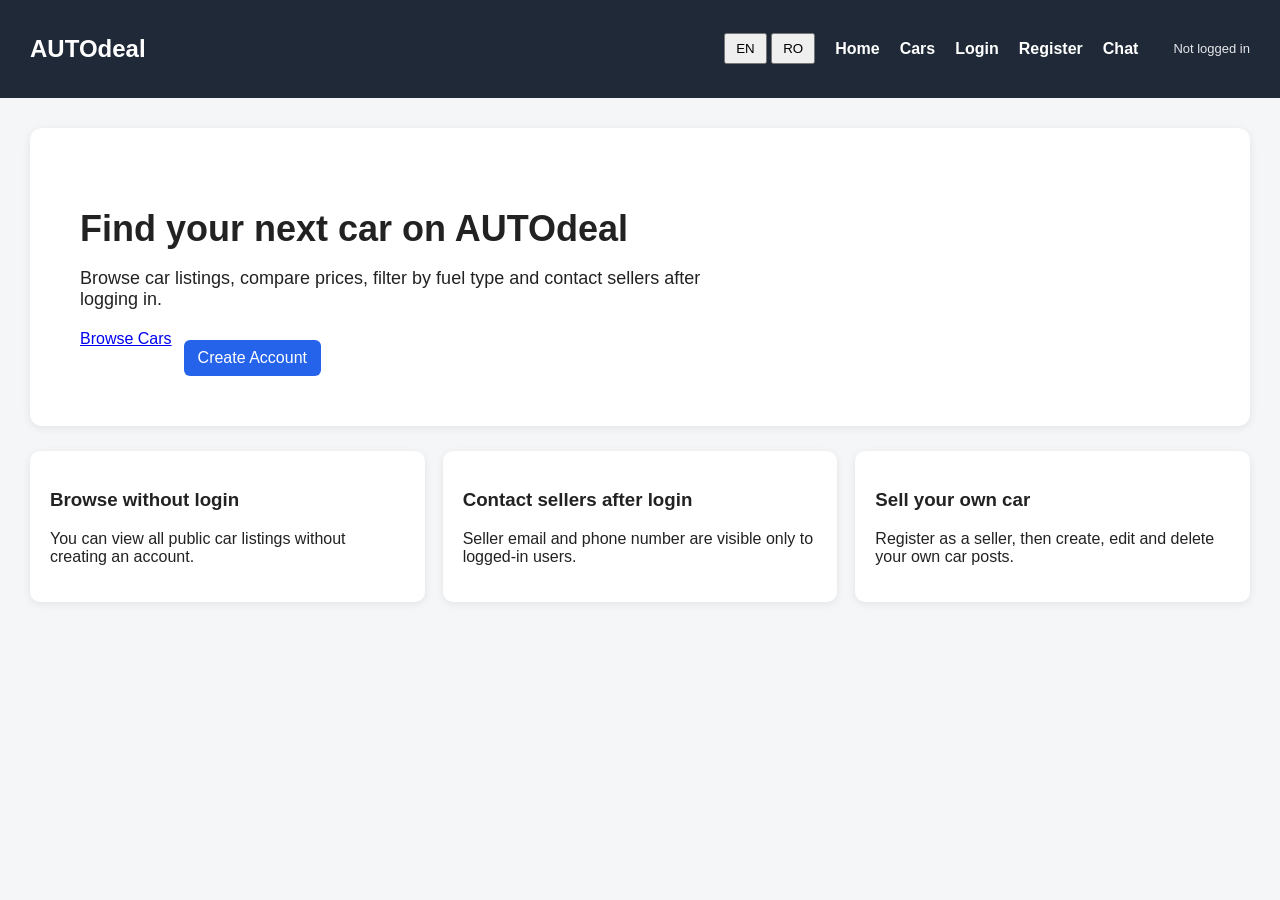
==== frontend/index.html @ f8fce921 "Implement assignment 4 core client-server features" ====
<!DOCTYPE html>
<html lang="en">
<head>
    <meta charset="UTF-8">
    <title>AUTOdeal - Home</title>
    <link rel="stylesheet" href="css/style.css">
</head>
<body>

<nav>
    <h1>AUTOdeal</h1>

    <div>
        <button onclick="setLanguage('en')">EN</button>
        <button onclick="setLanguage('ro')">RO</button>
    </div>

    <a href="index.html" data-i18n="home">Home</a>
    <a href="cars.html" data-i18n="cars">Cars</a>
    <a href="create-car.html">Create Car</a>
    <a href="login.html" data-i18n="login">Login</a>
    <a href="register.html" data-i18n="register">Register</a>
    <a href="chat.html" data-i18n="chat">Chat</a>
</nav>

<main>
    <section class="hero">
        <div class="hero-content">
            <h2>Find your next car on AUTOdeal</h2>

            <p>
                Browse car listings, compare prices, filter by fuel type and contact sellers after logging in.
            </p>

            <div class="hero-actions">
                <a class="button" href="cars.html">Browse Cars</a>
                <a class="secondary-button" href="register.html">Create Account</a>
            </div>
        </div>
    </section>

    <section class="info-grid">
        <div class="info-card">
            <h3>Browse without login</h3>
            <p>You can view all public car listings without creating an account.</p>
        </div>

        <div class="info-card">
            <h3>Contact sellers after login</h3>
            <p>Seller email and phone number are visible only to logged-in users.</p>
        </div>

        <div class="info-card">
            <h3>Sell your own car</h3>
            <p>Register as a seller, then create, edit and delete your own car posts.</p>
        </div>
    </section>
</main>

<script src="js/i18n.js"></script>
<script src="js/navbar.js"></script>

</body>
</html>
---- frontend/css/style.css ----
body {
    margin: 0;
    font-family: Arial, sans-serif;
    background: #f4f6f8;
    color: #222;
}

nav {
    background: #1f2937;
    color: white;
    padding: 15px 30px;
    display: flex;
    gap: 20px;
    align-items: center;
}

nav h1 {
    margin-right: auto;
}

nav a {
    color: white;
    text-decoration: none;
    font-weight: bold;
}

nav button {
    padding: 6px 10px;
    cursor: pointer;
}

main {
    padding: 30px;
}

.card {
    background: white;
    padding: 16px;
    margin: 12px 0;
    border-radius: 8px;
    box-shadow: 0 2px 8px rgba(0,0,0,0.1);
}

.error {
    background: #fee2e2;
    color: #991b1b;
    padding: 12px;
    border-radius: 6px;
    margin-bottom: 15px;
}

#carsContainer {
    display: grid;
    grid-template-columns: repeat(auto-fill, minmax(280px, 1fr));
    gap: 16px;
}

.filters {
    background: white;
    padding: 16px;
    margin-bottom: 20px;
    border-radius: 8px;
    display: flex;
    gap: 12px;
    flex-wrap: wrap;
    align-items: center;
    box-shadow: 0 2px 8px rgba(0,0,0,0.08);
}

.filters input,
.filters select {
    padding: 8px;
    min-width: 150px;
}

.filters button {
    padding: 9px 14px;
    cursor: pointer;
}

.form-card {
    background: white;
    padding: 20px;
    border-radius: 8px;
    max-width: 420px;
    box-shadow: 0 2px 8px rgba(0,0,0,0.08);
    display: flex;
    flex-direction: column;
    gap: 8px;
}

.form-card input,
.form-card select {
    padding: 9px;
    margin-bottom: 8px;
}

.form-card button {
    margin-top: 8px;
    padding: 10px;
}

.success {
    background: #dcfce7;
    color: #166534;
    padding: 12px;
    border-radius: 6px;
    margin-bottom: 15px;
}

.chat-container {
    background: white;
    padding: 20px;
    border-radius: 8px;
    max-width: 700px;
    box-shadow: 0 2px 8px rgba(0,0,0,0.08);
}

.chat-messages {
    height: 350px;
    overflow-y: auto;
    border: 1px solid #ddd;
    padding: 12px;
    margin-bottom: 12px;
    background: #f9fafb;
}

.chat-message {
    background: #e5e7eb;
    padding: 10px;
    margin-bottom: 10px;
    border-radius: 6px;
}

.chat-message p {
    margin: 6px 0 0 0;
}

.chat-time {
    font-size: 12px;
    color: #555;
    margin-left: 8px;
}

.chat-form {
    display: flex;
    gap: 10px;
}

.chat-form input {
    flex: 1;
    padding: 10px;
}

.chat-form button {
    padding: 10px 18px;
}

.hint {
    color: #555;
    margin-top: 12px;
}

.danger-button {
    background: #dc2626;
    color: white;
    border: none;
    padding: 9px 14px;
    border-radius: 6px;
    cursor: pointer;
    margin-top: 10px;
}

.danger-button:hover {
    background: #991b1b;
}

.secondary-button {
    display: inline-block;
    background: #2563eb;
    color: white;
    border: none;
    padding: 9px 14px;
    border-radius: 6px;
    cursor: pointer;
    margin-top: 10px;
    text-decoration: none;
}

.secondary-button:hover {
    background: #1d4ed8;
}

.card-actions {
    display: flex;
    gap: 10px;
    align-items: center;
}

.auth-box {
    display: flex;
    align-items: center;
    gap: 10px;
    margin-left: 15px;
}

.logged-user {
    font-size: 13px;
    color: #e5e7eb;
}

.auth-box button {
    background: #ef4444;
    color: white;
    border: none;
    padding: 7px 12px;
    border-radius: 6px;
    cursor: pointer;
}

.auth-box button:hover {
    background: #b91c1c;
}

.hero {
    background: white;
    padding: 50px;
    border-radius: 12px;
    box-shadow: 0 2px 10px rgba(0,0,0,0.08);
    margin-bottom: 25px;
}

.hero-content h2 {
    font-size: 36px;
    margin-bottom: 12px;
}

.hero-content p {
    font-size: 18px;
    max-width: 650px;
}

.hero-actions {
    display: flex;
    gap: 12px;
    margin-top: 20px;
}

.info-grid {
    display: grid;
    grid-template-columns: repeat(auto-fit, minmax(220px, 1fr));
    gap: 18px;
}

.info-card {
    background: white;
    padding: 20px;
    border-radius: 10px;
    box-shadow: 0 2px 8px rgba(0,0,0,0.08);
}

.contact-box {
    margin-top: 10px;
}

.hidden-contact {
    background: #fef3c7;
    color: #92400e;
    padding: 10px;
    border-radius: 6px;
}

.seller-contact {
    background: #e0f2fe;
    color: #075985;
    padding: 10px;
    border-radius: 6px;
}

.filters button:nth-last-child(-n+3) {
    background: #059669;
    color: white;
    border: none;
    border-radius: 6px;
}

.filters button:nth-last-child(-n+3):hover {
    background: #047857;
}
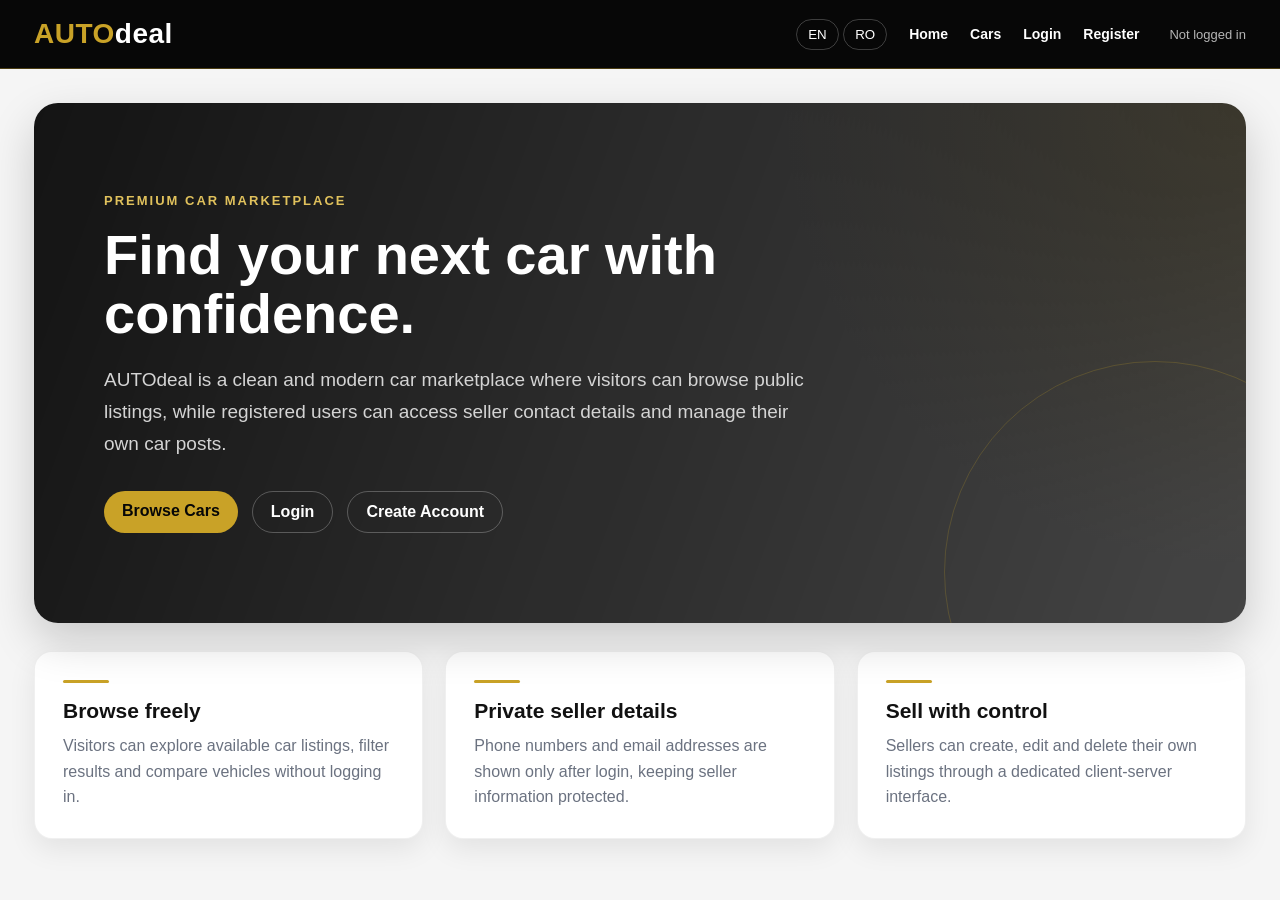
==== commit efd681d2: "Finalize assignment 4 client-server features and UI" ====
--- a/frontend/index.html
+++ b/frontend/index.html
@@ -2,13 +2,15 @@
 <html lang="en">
 <head>
     <meta charset="UTF-8">
-    <title>AUTOdeal - Home</title>
+    <title>AUTOdeal - Luxury Car Marketplace</title>
     <link rel="stylesheet" href="css/style.css">
 </head>
 <body>
 
 <nav>
-    <h1>AUTOdeal</h1>
+    <a href="index.html" class="logo-link">
+        <span class="logo-auto">AUTO</span><span class="logo-deal">deal</span>
+    </a>
 
     <div>
         <button onclick="setLanguage('en')">EN</button>
@@ -26,33 +28,46 @@
 <main>
     <section class="hero">
         <div class="hero-content">
-            <h2>Find your next car on AUTOdeal</h2>
+            <div class="hero-eyebrow">Premium car marketplace</div>
+
+            <h2>Find your next car with confidence.</h2>
 
             <p>
-                Browse car listings, compare prices, filter by fuel type and contact sellers after logging in.
+                AUTOdeal is a clean and modern car marketplace where visitors can browse public listings,
+                while registered users can access seller contact details and manage their own car posts.
             </p>
 
             <div class="hero-actions">
                 <a class="button" href="cars.html">Browse Cars</a>
-                <a class="secondary-button" href="register.html">Create Account</a>
+                <a class="secondary-button hero-auth-link" href="login.html">Login</a>
+                <a class="secondary-button hero-auth-link" href="register.html">Create Account</a>
             </div>
         </div>
     </section>
 
     <section class="info-grid">
         <div class="info-card">
-            <h3>Browse without login</h3>
-            <p>You can view all public car listings without creating an account.</p>
+            <div class="gold-line"></div>
+            <h3>Browse freely</h3>
+            <p>
+                Visitors can explore available car listings, filter results and compare vehicles without logging in.
+            </p>
         </div>
 
         <div class="info-card">
-            <h3>Contact sellers after login</h3>
-            <p>Seller email and phone number are visible only to logged-in users.</p>
+            <div class="gold-line"></div>
+            <h3>Private seller details</h3>
+            <p>
+                Phone numbers and email addresses are shown only after login, keeping seller information protected.
+            </p>
         </div>
 
         <div class="info-card">
-            <h3>Sell your own car</h3>
-            <p>Register as a seller, then create, edit and delete your own car posts.</p>
+            <div class="gold-line"></div>
+            <h3>Sell with control</h3>
+            <p>
+                Sellers can create, edit and delete their own listings through a dedicated client-server interface.
+            </p>
         </div>
     </section>
 </main>
--- a/frontend/css/style.css
+++ b/frontend/css/style.css
@@ -1,144 +1,498 @@
+:root {
+    --black: #070707;
+    --dark: #111111;
+    --dark-soft: #1a1a1a;
+    --gold: #c9a227;
+    --gold-light: #e0c15c;
+    --white: #ffffff;
+    --off-white: #f5f5f5;
+    --muted: #b5b5b5;
+    --gray: #6b7280;
+    --danger: #dc2626;
+    --danger-dark: #991b1b;
+    --success-bg: #ecfdf3;
+    --success-text: #166534;
+    --error-bg: #fef2f2;
+    --error-text: #991b1b;
+    --border: rgba(255, 255, 255, 0.12);
+    --shadow: 0 18px 45px rgba(0, 0, 0, 0.18);
+}
+
+* {
+    box-sizing: border-box;
+}
+
 body {
     margin: 0;
-    font-family: Arial, sans-serif;
-    background: #f4f6f8;
-    color: #222;
-}
+    font-family: Arial, Helvetica, sans-serif;
+    background: var(--off-white);
+    color: var(--dark);
+}
+
+/* NAVBAR */
 
 nav {
-    background: #1f2937;
-    color: white;
-    padding: 15px 30px;
-    display: flex;
-    gap: 20px;
+    background: var(--black);
+    color: var(--white);
+    padding: 18px 34px;
+    display: flex;
     align-items: center;
-}
-
-nav h1 {
+    gap: 22px;
+    border-bottom: 1px solid rgba(201, 162, 39, 0.35);
+    position: sticky;
+    top: 0;
+    z-index: 50;
+}
+
+.logo-link {
     margin-right: auto;
+    text-decoration: none;
+    font-size: 28px;
+    letter-spacing: 0.5px;
+    font-weight: 800;
+    display: inline-block;
+    transition: transform 0.2s ease, opacity 0.2s ease;
+}
+
+.logo-link:hover {
+    transform: scale(1.06);
+    opacity: 0.92;
+}
+
+.logo-auto {
+    color: var(--gold);
+}
+
+.logo-deal {
+    color: var(--white);
 }
 
 nav a {
-    color: white;
+    color: var(--white);
     text-decoration: none;
-    font-weight: bold;
+    font-weight: 600;
+    font-size: 14px;
+    transition: color 0.2s ease;
+}
+
+nav a:hover {
+    color: var(--gold-light);
 }
 
 nav button {
-    padding: 6px 10px;
+    background: transparent;
+    color: var(--white);
+    border: 1px solid rgba(255, 255, 255, 0.22);
+    padding: 7px 11px;
+    border-radius: 999px;
     cursor: pointer;
-}
+    transition: all 0.2s ease;
+}
+
+nav button:hover {
+    border-color: var(--gold);
+    color: var(--gold-light);
+}
+
+.auth-box {
+    display: flex;
+    align-items: center;
+    gap: 10px;
+    margin-left: 8px;
+}
+
+.logged-user {
+    font-size: 13px;
+    color: var(--muted);
+    white-space: nowrap;
+}
+
+.auth-box button {
+    background: var(--gold);
+    color: var(--black);
+    border: none;
+    padding: 8px 13px;
+    border-radius: 999px;
+    font-weight: 700;
+}
+
+.auth-box button:hover {
+    background: var(--gold-light);
+    color: var(--black);
+}
+
+/* LAYOUT */
 
 main {
-    padding: 30px;
-}
-
-.card {
-    background: white;
-    padding: 16px;
-    margin: 12px 0;
-    border-radius: 8px;
-    box-shadow: 0 2px 8px rgba(0,0,0,0.1);
-}
-
-.error {
-    background: #fee2e2;
-    color: #991b1b;
-    padding: 12px;
-    border-radius: 6px;
-    margin-bottom: 15px;
-}
-
-#carsContainer {
+    padding: 34px;
+    max-width: 1280px;
+    margin: 0 auto;
+}
+
+.page-title {
+    font-size: 32px;
+    margin: 0 0 20px 0;
+    color: var(--dark);
+}
+
+.button,
+.secondary-button,
+.danger-button {
+    display: inline-block;
+    border: none;
+    padding: 11px 18px;
+    border-radius: 999px;
+    cursor: pointer;
+    font-weight: 700;
+    text-decoration: none;
+    transition: all 0.2s ease;
+}
+
+.button {
+    background: var(--gold);
+    color: var(--black);
+}
+
+.button:hover {
+    background: var(--gold-light);
+    transform: translateY(-1px);
+}
+
+.secondary-button {
+    background: var(--black);
+    color: var(--white);
+}
+
+.secondary-button:hover {
+    background: var(--dark-soft);
+    color: var(--gold-light);
+    transform: translateY(-1px);
+}
+
+.danger-button {
+    background: var(--danger);
+    color: var(--white);
+}
+
+.danger-button:hover {
+    background: var(--danger-dark);
+}
+
+/* HOME PAGE */
+
+.hero {
+    min-height: 520px;
+    background:
+            linear-gradient(110deg, rgba(0, 0, 0, 0.92), rgba(0, 0, 0, 0.72)),
+            radial-gradient(circle at top right, rgba(201, 162, 39, 0.35), transparent 35%);
+    border-radius: 24px;
+    box-shadow: var(--shadow);
+    padding: 70px;
+    display: flex;
+    align-items: center;
+    color: var(--white);
+    overflow: hidden;
+    position: relative;
+}
+
+.hero::after {
+    content: "";
+    position: absolute;
+    width: 420px;
+    height: 420px;
+    border: 1px solid rgba(201, 162, 39, 0.22);
+    border-radius: 50%;
+    right: -120px;
+    bottom: -160px;
+}
+
+.hero-content {
+    max-width: 720px;
+    position: relative;
+    z-index: 2;
+}
+
+.hero-eyebrow {
+    color: var(--gold-light);
+    text-transform: uppercase;
+    font-size: 13px;
+    font-weight: 800;
+    letter-spacing: 2px;
+    margin-bottom: 18px;
+}
+
+.hero-content h2 {
+    font-size: 56px;
+    line-height: 1.05;
+    margin: 0 0 20px 0;
+}
+
+.hero-content p {
+    font-size: 19px;
+    line-height: 1.7;
+    color: #d4d4d4;
+    margin: 0;
+}
+
+.hero-actions {
+    display: flex;
+    gap: 14px;
+    margin-top: 30px;
+    flex-wrap: wrap;
+}
+
+.hero-actions .secondary-button {
+    background: transparent;
+    border: 1px solid rgba(255, 255, 255, 0.25);
+}
+
+.hero-actions .secondary-button:hover {
+    border-color: var(--gold);
+    background: rgba(255, 255, 255, 0.05);
+}
+
+.info-grid {
     display: grid;
-    grid-template-columns: repeat(auto-fill, minmax(280px, 1fr));
-    gap: 16px;
-}
+    grid-template-columns: repeat(3, 1fr);
+    gap: 22px;
+    margin-top: 28px;
+}
+
+.info-card {
+    background: var(--white);
+    padding: 28px;
+    border-radius: 18px;
+    box-shadow: 0 10px 28px rgba(0, 0, 0, 0.08);
+    border: 1px solid rgba(0, 0, 0, 0.06);
+}
+
+.info-card h3 {
+    margin: 0 0 10px 0;
+    font-size: 21px;
+}
+
+.info-card p {
+    margin: 0;
+    color: var(--gray);
+    line-height: 1.6;
+}
+
+.gold-line {
+    width: 46px;
+    height: 3px;
+    background: var(--gold);
+    border-radius: 999px;
+    margin-bottom: 16px;
+}
+
+/* CARS PAGE */
 
 .filters {
-    background: white;
-    padding: 16px;
-    margin-bottom: 20px;
-    border-radius: 8px;
+    background: var(--white);
+    padding: 18px;
+    margin-bottom: 24px;
+    border-radius: 18px;
     display: flex;
     gap: 12px;
     flex-wrap: wrap;
     align-items: center;
-    box-shadow: 0 2px 8px rgba(0,0,0,0.08);
+    box-shadow: 0 10px 28px rgba(0, 0, 0, 0.08);
+    border: 1px solid rgba(0, 0, 0, 0.06);
 }
 
 .filters input,
 .filters select {
-    padding: 8px;
+    padding: 11px 12px;
     min-width: 150px;
+    border: 1px solid #d1d5db;
+    border-radius: 999px;
+    background: var(--white);
 }
 
 .filters button {
-    padding: 9px 14px;
+    background: var(--black);
+    color: var(--white);
+    border: none;
+    padding: 11px 16px;
+    border-radius: 999px;
     cursor: pointer;
-}
+    font-weight: 700;
+}
+
+.filters button:hover {
+    color: var(--gold-light);
+}
+
+.export-buttons {
+    display: flex;
+    gap: 10px;
+    flex-wrap: wrap;
+}
+
+.export-buttons button {
+    background: var(--gold);
+    color: var(--black);
+}
+
+.export-buttons button:hover {
+    background: var(--gold-light);
+    color: var(--black);
+}
+
+#carsContainer {
+    display: grid;
+    grid-template-columns: repeat(auto-fill, minmax(295px, 1fr));
+    gap: 20px;
+}
+
+.card {
+    background: var(--white);
+    padding: 22px;
+    border-radius: 18px;
+    box-shadow: 0 10px 28px rgba(0, 0, 0, 0.08);
+    border: 1px solid rgba(0, 0, 0, 0.06);
+    transition: transform 0.2s ease, box-shadow 0.2s ease;
+}
+
+.card:hover {
+    transform: translateY(-3px);
+    box-shadow: 0 16px 38px rgba(0, 0, 0, 0.12);
+}
+
+.card h3 {
+    margin: 0 0 14px 0;
+    font-size: 23px;
+}
+
+.card p {
+    margin: 7px 0;
+    color: #333;
+}
+
+.card strong {
+    color: var(--black);
+}
+
+.card-actions {
+    display: flex;
+    gap: 10px;
+    align-items: center;
+    margin-top: 14px;
+}
+
+.contact-box {
+    margin-top: 14px;
+}
+
+.hidden-contact {
+    background: #fffbeb;
+    color: #92400e;
+    padding: 12px;
+    border-radius: 12px;
+    border: 1px solid #fde68a;
+}
+
+.seller-contact {
+    background: #f8fafc;
+    color: var(--dark);
+    padding: 12px;
+    border-radius: 12px;
+    border-left: 4px solid var(--gold);
+}
+
+/* FORMS */
 
 .form-card {
-    background: white;
-    padding: 20px;
-    border-radius: 8px;
-    max-width: 420px;
-    box-shadow: 0 2px 8px rgba(0,0,0,0.08);
+    background: var(--white);
+    padding: 28px;
+    border-radius: 20px;
+    max-width: 460px;
+    box-shadow: 0 12px 34px rgba(0, 0, 0, 0.09);
     display: flex;
     flex-direction: column;
-    gap: 8px;
+    gap: 9px;
+    border: 1px solid rgba(0, 0, 0, 0.06);
+}
+
+.form-card label {
+    font-weight: 700;
+    font-size: 14px;
 }
 
 .form-card input,
 .form-card select {
-    padding: 9px;
+    padding: 12px;
+    border: 1px solid #d1d5db;
+    border-radius: 12px;
     margin-bottom: 8px;
 }
 
+.form-card input:focus,
+.form-card select:focus,
+.filters input:focus,
+.filters select:focus {
+    outline: none;
+    border-color: var(--gold);
+    box-shadow: 0 0 0 3px rgba(201, 162, 39, 0.18);
+}
+
 .form-card button {
-    margin-top: 8px;
-    padding: 10px;
-}
-
-.success {
-    background: #dcfce7;
-    color: #166534;
+    margin-top: 10px;
     padding: 12px;
-    border-radius: 6px;
-    margin-bottom: 15px;
-}
+    background: var(--gold);
+    color: var(--black);
+    border: none;
+    border-radius: 999px;
+    font-weight: 800;
+    cursor: pointer;
+}
+
+.form-card button:hover {
+    background: var(--gold-light);
+}
+
+.hint {
+    color: var(--gray);
+    margin-top: 14px;
+}
+
+/* CHAT */
 
 .chat-container {
-    background: white;
-    padding: 20px;
-    border-radius: 8px;
-    max-width: 700px;
-    box-shadow: 0 2px 8px rgba(0,0,0,0.08);
+    background: var(--white);
+    padding: 22px;
+    border-radius: 20px;
+    max-width: 760px;
+    box-shadow: 0 12px 34px rgba(0, 0, 0, 0.09);
+    border: 1px solid rgba(0, 0, 0, 0.06);
 }
 
 .chat-messages {
-    height: 350px;
+    height: 360px;
     overflow-y: auto;
-    border: 1px solid #ddd;
+    border: 1px solid #e5e7eb;
+    padding: 14px;
+    margin-bottom: 14px;
+    background: #fafafa;
+    border-radius: 14px;
+}
+
+.chat-message {
+    background: var(--black);
+    color: var(--white);
     padding: 12px;
-    margin-bottom: 12px;
-    background: #f9fafb;
-}
-
-.chat-message {
-    background: #e5e7eb;
-    padding: 10px;
     margin-bottom: 10px;
-    border-radius: 6px;
+    border-radius: 14px;
 }
 
 .chat-message p {
-    margin: 6px 0 0 0;
+    margin: 7px 0 0 0;
+    color: #e5e5e5;
 }
 
 .chat-time {
     font-size: 12px;
-    color: #555;
+    color: var(--gold-light);
     margin-left: 8px;
 }
 
@@ -149,141 +503,707 @@
 
 .chat-form input {
     flex: 1;
-    padding: 10px;
+    padding: 12px;
+    border: 1px solid #d1d5db;
+    border-radius: 999px;
 }
 
 .chat-form button {
-    padding: 10px 18px;
-}
-
-.hint {
-    color: #555;
+    padding: 12px 20px;
+    border-radius: 999px;
+    border: none;
+    background: var(--gold);
+    color: var(--black);
+    font-weight: 800;
+}
+
+/* MESSAGES */
+
+.error {
+    background: var(--error-bg);
+    color: var(--error-text);
+    padding: 13px 15px;
+    border-radius: 12px;
+    margin-bottom: 16px;
+    border: 1px solid #fecaca;
+}
+
+.success {
+    background: var(--success-bg);
+    color: var(--success-text);
+    padding: 13px 15px;
+    border-radius: 12px;
+    margin-bottom: 16px;
+    border: 1px solid #bbf7d0;
+}
+
+/* RESPONSIVE */
+
+@media (max-width: 900px) {
+    nav {
+        flex-wrap: wrap;
+        padding: 16px 22px;
+    }
+
+    nav h1 {
+        width: 100%;
+    }
+
+    .hero {
+        padding: 40px 28px;
+        min-height: auto;
+    }
+
+    .hero-content h2 {
+        font-size: 40px;
+    }
+
+    .info-grid {
+        grid-template-columns: 1fr;
+    }
+
+    main {
+        padding: 22px;
+    }
+}
+
+.page-header {
+    margin-bottom: 22px;
+}
+
+.page-eyebrow {
+    color: var(--gold);
+    text-transform: uppercase;
+    font-size: 13px;
+    font-weight: 800;
+    letter-spacing: 2px;
+    margin: 0 0 8px 0;
+}
+
+.page-description {
+    color: var(--gray);
+    max-width: 720px;
+    line-height: 1.6;
+    margin: -8px 0 0 0;
+}
+
+.page-header-split {
+    display: flex;
+    justify-content: space-between;
+    align-items: flex-start;
+    gap: 24px;
+}
+
+.export-panel {
+    position: relative;
+    min-width: 170px;
+    width: 170px;
+    background: transparent;
+    color: var(--white);
+    border: none;
+    padding: 0;
+    box-shadow: none;
+}
+
+.export-panel summary {
+    list-style: none;
+    cursor: pointer;
+    background: var(--gold);
+    color: var(--black);
+    padding: 12px 18px;
+    border-radius: 999px;
+    font-weight: 800;
+    text-align: center;
+    user-select: none;
+    box-shadow: 0 10px 24px rgba(0, 0, 0, 0.12);
+}
+
+.export-panel summary::-webkit-details-marker {
+    display: none;
+}
+
+.export-panel summary::after {
+    content: " ▾";
+}
+
+.export-panel[open] summary::after {
+    content: " ▴";
+}
+
+.export-menu {
+    position: absolute;
+    top: 52px;
+    right: 0;
+    width: 170px;
+    display: flex;
+    flex-direction: column;
+    gap: 6px;
+    background: var(--black);
+    border: 1px solid rgba(201, 162, 39, 0.45);
+    border-radius: 16px;
+    padding: 8px;
+    box-shadow: 0 18px 38px rgba(0, 0, 0, 0.24);
+    z-index: 100;
+}
+
+.export-menu button {
+    width: 100%;
+    background: transparent !important;
+    color: var(--white) !important;
+    border: none !important;
+    text-align: left;
+    padding: 10px 12px !important;
+    border-radius: 10px !important;
+    cursor: pointer;
+    font-weight: 700;
+    font-size: 14px;
+}
+
+.export-menu button:hover {
+    background: rgba(201, 162, 39, 0.18) !important;
+    color: var(--gold-light) !important;
+}
+
+@media (max-width: 900px) {
+    .page-header-split {
+        flex-direction: column;
+    }
+
+    .export-panel {
+        width: 170px;
+    }
+
+    .export-menu {
+        left: 0;
+        right: auto;
+    }
+}
+
+.auth-layout {
+    display: grid;
+    grid-template-columns: 1fr 480px;
+    gap: 34px;
+    align-items: start;
+}
+
+.auth-intro {
+    background:
+            linear-gradient(135deg, rgba(0, 0, 0, 0.94), rgba(20, 20, 20, 0.86)),
+            radial-gradient(circle at bottom right, rgba(201, 162, 39, 0.24), transparent 35%);
+    color: var(--white);
+    border-radius: 24px;
+    padding: 54px;
+    min-height: 430px;
+    box-shadow: var(--shadow);
+    border: 1px solid rgba(201, 162, 39, 0.25);
+}
+
+.auth-intro h2 {
+    font-size: 46px;
+    line-height: 1.08;
+    margin: 0 0 18px 0;
+}
+
+.auth-intro p {
+    color: #d4d4d4;
+    line-height: 1.7;
+    font-size: 18px;
+    max-width: 620px;
+}
+
+.auth-card {
+    background: var(--white);
+    padding: 28px;
+    border-radius: 24px;
+    box-shadow: 0 12px 34px rgba(0, 0, 0, 0.09);
+    border: 1px solid rgba(0, 0, 0, 0.06);
+}
+
+.auth-card h2 {
+    margin: 0 0 18px 0;
+    font-size: 28px;
+}
+
+.auth-card .form-card {
+    box-shadow: none;
+    border: none;
+    padding: 0;
+    max-width: none;
+}
+
+.auth-switch {
+    margin: 18px 0 0 0;
+    color: var(--gray);
+}
+
+.auth-switch a {
+    color: var(--black);
+    font-weight: 800;
+    text-decoration: none;
+    border-bottom: 2px solid var(--gold);
+}
+
+.auth-switch a:hover {
+    color: var(--gold);
+}
+
+@media (max-width: 900px) {
+    .auth-layout {
+        grid-template-columns: 1fr;
+    }
+
+    .auth-intro {
+        min-height: auto;
+        padding: 36px;
+    }
+
+    .auth-intro h2 {
+        font-size: 36px;
+    }
+}
+
+.form-page-layout {
+    display: grid;
+    grid-template-columns: 1fr 520px;
+    gap: 34px;
+    align-items: start;
+}
+
+.form-page-intro {
+    background:
+            linear-gradient(135deg, rgba(0, 0, 0, 0.94), rgba(20, 20, 20, 0.86)),
+            radial-gradient(circle at bottom right, rgba(201, 162, 39, 0.26), transparent 35%);
+    color: var(--white);
+    border-radius: 24px;
+    padding: 54px;
+    min-height: 460px;
+    box-shadow: var(--shadow);
+    border: 1px solid rgba(201, 162, 39, 0.25);
+}
+
+.form-page-intro h2 {
+    font-size: 44px;
+    line-height: 1.08;
+    margin: 0 0 18px 0;
+}
+
+.form-page-intro p {
+    color: #d4d4d4;
+    line-height: 1.7;
+    font-size: 18px;
+    max-width: 620px;
+}
+
+.form-note {
+    margin-top: 24px;
+    background: rgba(201, 162, 39, 0.12);
+    border: 1px solid rgba(201, 162, 39, 0.35);
+    color: var(--gold-light);
+    padding: 14px 16px;
+    border-radius: 14px;
+    line-height: 1.6;
+}
+
+.form-page-card {
+    background: var(--white);
+    padding: 28px;
+    border-radius: 24px;
+    box-shadow: 0 12px 34px rgba(0, 0, 0, 0.09);
+    border: 1px solid rgba(0, 0, 0, 0.06);
+}
+
+.form-page-card h2 {
+    margin: 0 0 18px 0;
+    font-size: 28px;
+}
+
+.form-page-card .form-card {
+    box-shadow: none;
+    border: none;
+    padding: 0;
+    max-width: none;
+}
+
+@media (max-width: 900px) {
+    .form-page-layout {
+        grid-template-columns: 1fr;
+    }
+
+    .form-page-intro {
+        min-height: auto;
+        padding: 36px;
+    }
+
+    .form-page-intro h2 {
+        font-size: 34px;
+    }
+}
+
+.chat-page-layout {
+    display: grid;
+    grid-template-columns: 1fr 620px;
+    gap: 34px;
+    align-items: start;
+}
+
+.chat-intro {
+    background:
+            linear-gradient(135deg, rgba(0, 0, 0, 0.94), rgba(20, 20, 20, 0.86)),
+            radial-gradient(circle at bottom right, rgba(201, 162, 39, 0.26), transparent 35%);
+    color: var(--white);
+    border-radius: 24px;
+    padding: 54px;
+    min-height: 430px;
+    box-shadow: var(--shadow);
+    border: 1px solid rgba(201, 162, 39, 0.25);
+}
+
+.chat-intro h2 {
+    font-size: 44px;
+    line-height: 1.08;
+    margin: 0 0 18px 0;
+}
+
+.chat-intro p {
+    color: #d4d4d4;
+    line-height: 1.7;
+    font-size: 18px;
+    max-width: 620px;
+}
+
+.chat-page-card {
+    background: var(--white);
+    padding: 28px;
+    border-radius: 24px;
+    box-shadow: 0 12px 34px rgba(0, 0, 0, 0.09);
+    border: 1px solid rgba(0, 0, 0, 0.06);
+}
+
+.chat-header {
+    margin-bottom: 18px;
+}
+
+.chat-header h2 {
+    margin: 0 0 6px 0;
+    font-size: 28px;
+}
+
+.chat-header p {
+    margin: 0;
+    color: var(--gray);
+}
+
+.chat-page-card .chat-container {
+    max-width: none;
+    box-shadow: none;
+    border: none;
+    padding: 0;
+}
+
+.chat-page-card .chat-messages {
+    height: 420px;
+    background:
+            linear-gradient(180deg, #fafafa, #f3f4f6);
+}
+
+@media (max-width: 900px) {
+    .chat-page-layout {
+        grid-template-columns: 1fr;
+    }
+
+    .chat-intro {
+        min-height: auto;
+        padding: 36px;
+    }
+
+    .chat-intro h2 {
+        font-size: 34px;
+    }
+}
+
+/* Compact luxury intro panels */
+
+.auth-layout,
+.form-page-layout,
+.chat-page-layout {
+    grid-template-columns: minmax(320px, 0.85fr) minmax(420px, 1fr);
+    gap: 28px;
+}
+
+.auth-intro,
+.form-page-intro,
+.chat-intro {
+    min-height: 320px;
+    padding: 38px;
+    border-radius: 22px;
+}
+
+.auth-intro h2,
+.form-page-intro h2,
+.chat-intro h2 {
+    font-size: 36px;
+    line-height: 1.12;
+    margin-bottom: 14px;
+}
+
+.auth-intro p,
+.form-page-intro p,
+.chat-intro p {
+    font-size: 16px;
+    line-height: 1.65;
+}
+
+.auth-intro .page-eyebrow,
+.form-page-intro .page-eyebrow,
+.chat-intro .page-eyebrow {
+    font-size: 12px;
+    letter-spacing: 2.5px;
+}
+
+.form-note {
+    margin-top: 20px;
+    padding: 12px 14px;
+    font-size: 15px;
+}
+
+/* Chat page should give more room to the chat box */
+
+.chat-page-layout {
+    grid-template-columns: 0.75fr 1.25fr;
+}
+
+.chat-intro {
+    min-height: 280px;
+}
+
+.chat-page-card {
+    padding: 24px;
+}
+
+.chat-page-card .chat-messages {
+    height: 380px;
+}
+
+/* On smaller screens, intro panels stack normally */
+
+@media (max-width: 1000px) {
+    .auth-layout,
+    .form-page-layout,
+    .chat-page-layout {
+        grid-template-columns: 1fr;
+    }
+
+    .auth-intro,
+    .form-page-intro,
+    .chat-intro {
+        min-height: auto;
+        padding: 32px;
+    }
+}
+
+.car-card {
+    overflow: hidden;
+    padding: 0;
+}
+
+.car-card-image {
+    width: 100%;
+    height: 205px;
+    object-fit: cover;
+    display: block;
+    background: #111;
+}
+
+.car-card-placeholder {
+    width: 100%;
+    height: 205px;
+    display: flex;
+    align-items: center;
+    justify-content: center;
+    background:
+            linear-gradient(135deg, #0b0b0b, #252525),
+            radial-gradient(circle at top right, rgba(201, 162, 39, 0.3), transparent 35%);
+    color: var(--gold);
+    font-size: 28px;
+    font-weight: 900;
+    letter-spacing: 2px;
+}
+
+.car-card-body {
+    padding: 22px;
+}
+
+/* Premium marketplace car cards */
+
+#carsContainer {
+    grid-template-columns: repeat(auto-fill, minmax(340px, 1fr));
+    gap: 24px;
+}
+
+.car-card {
+    overflow: hidden;
+    padding: 0;
+    border-radius: 22px;
+    background: var(--white);
+    border: 1px solid rgba(0, 0, 0, 0.06);
+    box-shadow: 0 14px 36px rgba(0, 0, 0, 0.10);
+}
+
+.car-card:hover {
+    transform: translateY(-5px);
+    box-shadow: 0 22px 48px rgba(0, 0, 0, 0.15);
+}
+
+.car-card-image {
+    width: 100%;
+    height: 220px;
+    object-fit: cover;
+    display: block;
+    background: #111;
+}
+
+.car-card-placeholder {
+    width: 100%;
+    height: 220px;
+    display: flex;
+    align-items: center;
+    justify-content: center;
+    background:
+            linear-gradient(135deg, #050505, #222222),
+            radial-gradient(circle at top right, rgba(201, 162, 39, 0.34), transparent 38%);
+    color: var(--gold);
+    font-size: 32px;
+    font-weight: 900;
+    letter-spacing: 3px;
+}
+
+.car-card-placeholder span {
+    border: 1px solid rgba(201, 162, 39, 0.45);
+    padding: 12px 18px;
+    border-radius: 999px;
+}
+
+.car-card-body {
+    padding: 22px;
+}
+
+.car-card-top {
+    display: flex;
+    justify-content: space-between;
+    gap: 12px;
+    align-items: flex-start;
+}
+
+.car-brand {
+    margin: 0 0 4px 0;
+    color: var(--gold);
+    text-transform: uppercase;
+    font-size: 12px;
+    font-weight: 900;
+    letter-spacing: 1.8px;
+}
+
+.car-card h3 {
+    margin: 0;
+    font-size: 24px;
+    line-height: 1.2;
+}
+
+.car-id {
+    background: #f3f4f6;
+    color: var(--gray);
+    padding: 6px 10px;
+    border-radius: 999px;
+    font-size: 12px;
+    font-weight: 800;
+}
+
+.car-price {
+    margin-top: 18px;
+    font-size: 34px;
+    font-weight: 900;
+    color: var(--black);
+    letter-spacing: -0.8px;
+}
+
+.car-price::after {
+    content: "";
+    display: block;
+    width: 54px;
+    height: 3px;
+    background: var(--gold);
+    border-radius: 999px;
+    margin-top: 8px;
+}
+
+.car-spec-grid {
+    display: grid;
+    grid-template-columns: repeat(2, 1fr);
+    gap: 10px;
+    margin-top: 20px;
+}
+
+.car-spec {
+    background: #f8fafc;
+    padding: 12px;
+    border-radius: 14px;
+    border: 1px solid #eef0f3;
+}
+
+.car-spec span {
+    display: block;
+    color: var(--gray);
+    font-size: 12px;
+    font-weight: 700;
+    margin-bottom: 4px;
+}
+
+.car-spec strong {
+    color: var(--black);
+    font-size: 15px;
+}
+
+.car-location {
+    margin-top: 14px;
+    padding: 13px 14px;
+    border-radius: 14px;
+    background: var(--black);
+    color: var(--white);
+    display: flex;
+    justify-content: space-between;
+    gap: 12px;
+}
+
+.car-location span {
+    color: var(--muted);
+    font-size: 13px;
+}
+
+.car-location strong {
+    color: var(--gold-light);
+}
+
+.car-seller {
     margin-top: 12px;
-}
-
-.danger-button {
-    background: #dc2626;
-    color: white;
-    border: none;
-    padding: 9px 14px;
-    border-radius: 6px;
-    cursor: pointer;
-    margin-top: 10px;
-}
-
-.danger-button:hover {
-    background: #991b1b;
-}
-
-.secondary-button {
-    display: inline-block;
-    background: #2563eb;
-    color: white;
-    border: none;
-    padding: 9px 14px;
-    border-radius: 6px;
-    cursor: pointer;
-    margin-top: 10px;
-    text-decoration: none;
-}
-
-.secondary-button:hover {
-    background: #1d4ed8;
-}
-
-.card-actions {
-    display: flex;
-    gap: 10px;
-    align-items: center;
-}
-
-.auth-box {
-    display: flex;
-    align-items: center;
-    gap: 10px;
-    margin-left: 15px;
-}
-
-.logged-user {
-    font-size: 13px;
-    color: #e5e7eb;
-}
-
-.auth-box button {
-    background: #ef4444;
-    color: white;
-    border: none;
-    padding: 7px 12px;
-    border-radius: 6px;
-    cursor: pointer;
-}
-
-.auth-box button:hover {
-    background: #b91c1c;
-}
-
-.hero {
-    background: white;
-    padding: 50px;
-    border-radius: 12px;
-    box-shadow: 0 2px 10px rgba(0,0,0,0.08);
-    margin-bottom: 25px;
-}
-
-.hero-content h2 {
-    font-size: 36px;
-    margin-bottom: 12px;
-}
-
-.hero-content p {
-    font-size: 18px;
-    max-width: 650px;
-}
-
-.hero-actions {
-    display: flex;
-    gap: 12px;
-    margin-top: 20px;
-}
-
-.info-grid {
-    display: grid;
-    grid-template-columns: repeat(auto-fit, minmax(220px, 1fr));
-    gap: 18px;
-}
-
-.info-card {
-    background: white;
-    padding: 20px;
-    border-radius: 10px;
-    box-shadow: 0 2px 8px rgba(0,0,0,0.08);
-}
-
-.contact-box {
-    margin-top: 10px;
-}
-
-.hidden-contact {
-    background: #fef3c7;
-    color: #92400e;
-    padding: 10px;
-    border-radius: 6px;
-}
-
-.seller-contact {
-    background: #e0f2fe;
-    color: #075985;
-    padding: 10px;
-    border-radius: 6px;
-}
-
-.filters button:nth-last-child(-n+3) {
-    background: #059669;
-    color: white;
-    border: none;
-    border-radius: 6px;
-}
-
-.filters button:nth-last-child(-n+3):hover {
-    background: #047857;
+    color: var(--gray);
+    font-size: 14px;
+}
+
+.car-seller strong {
+    color: var(--black);
+}
+
+.car-card .contact-box {
+    margin-top: 14px;
+}
+
+.car-card .seller-contact,
+.car-card .hidden-contact {
+    border-radius: 14px;
+}
+
+.car-card .card-actions {
+    margin-top: 16px;
+    padding-top: 16px;
+    border-top: 1px solid #eeeeee;
 }
